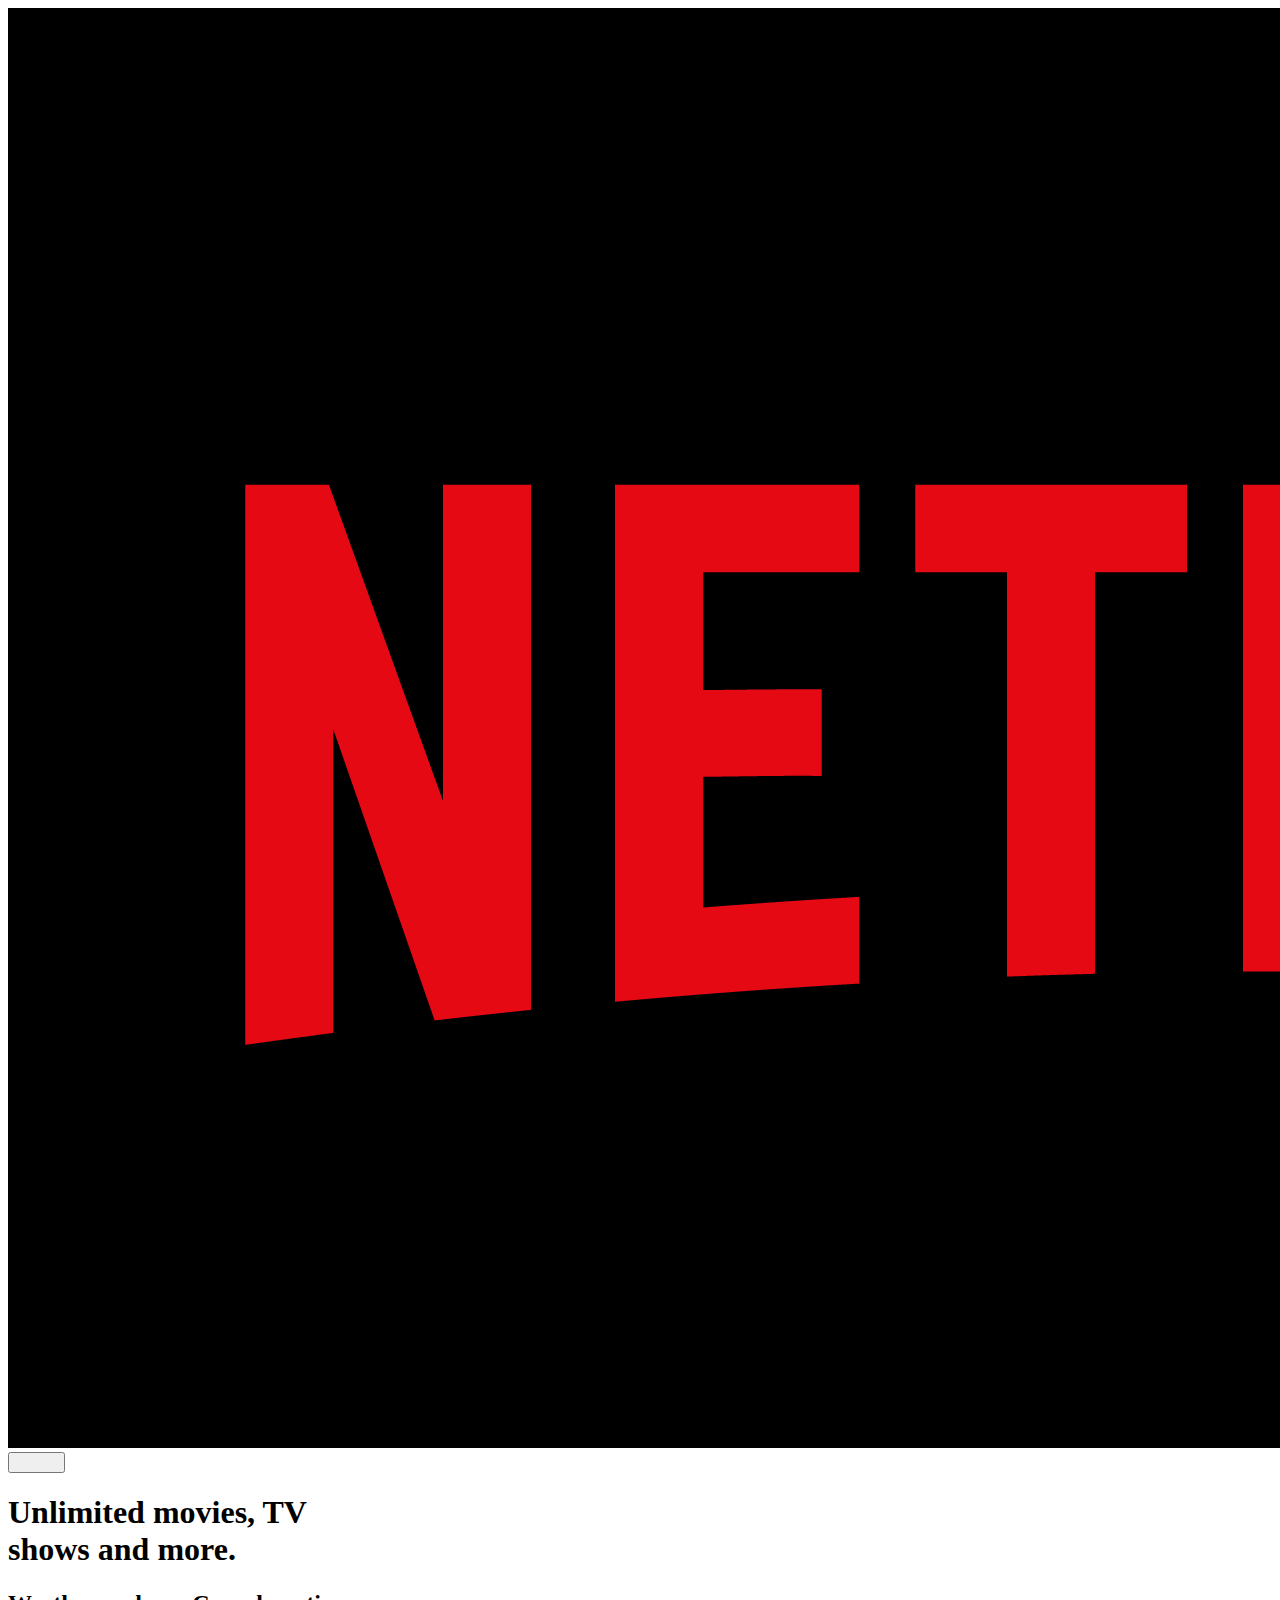
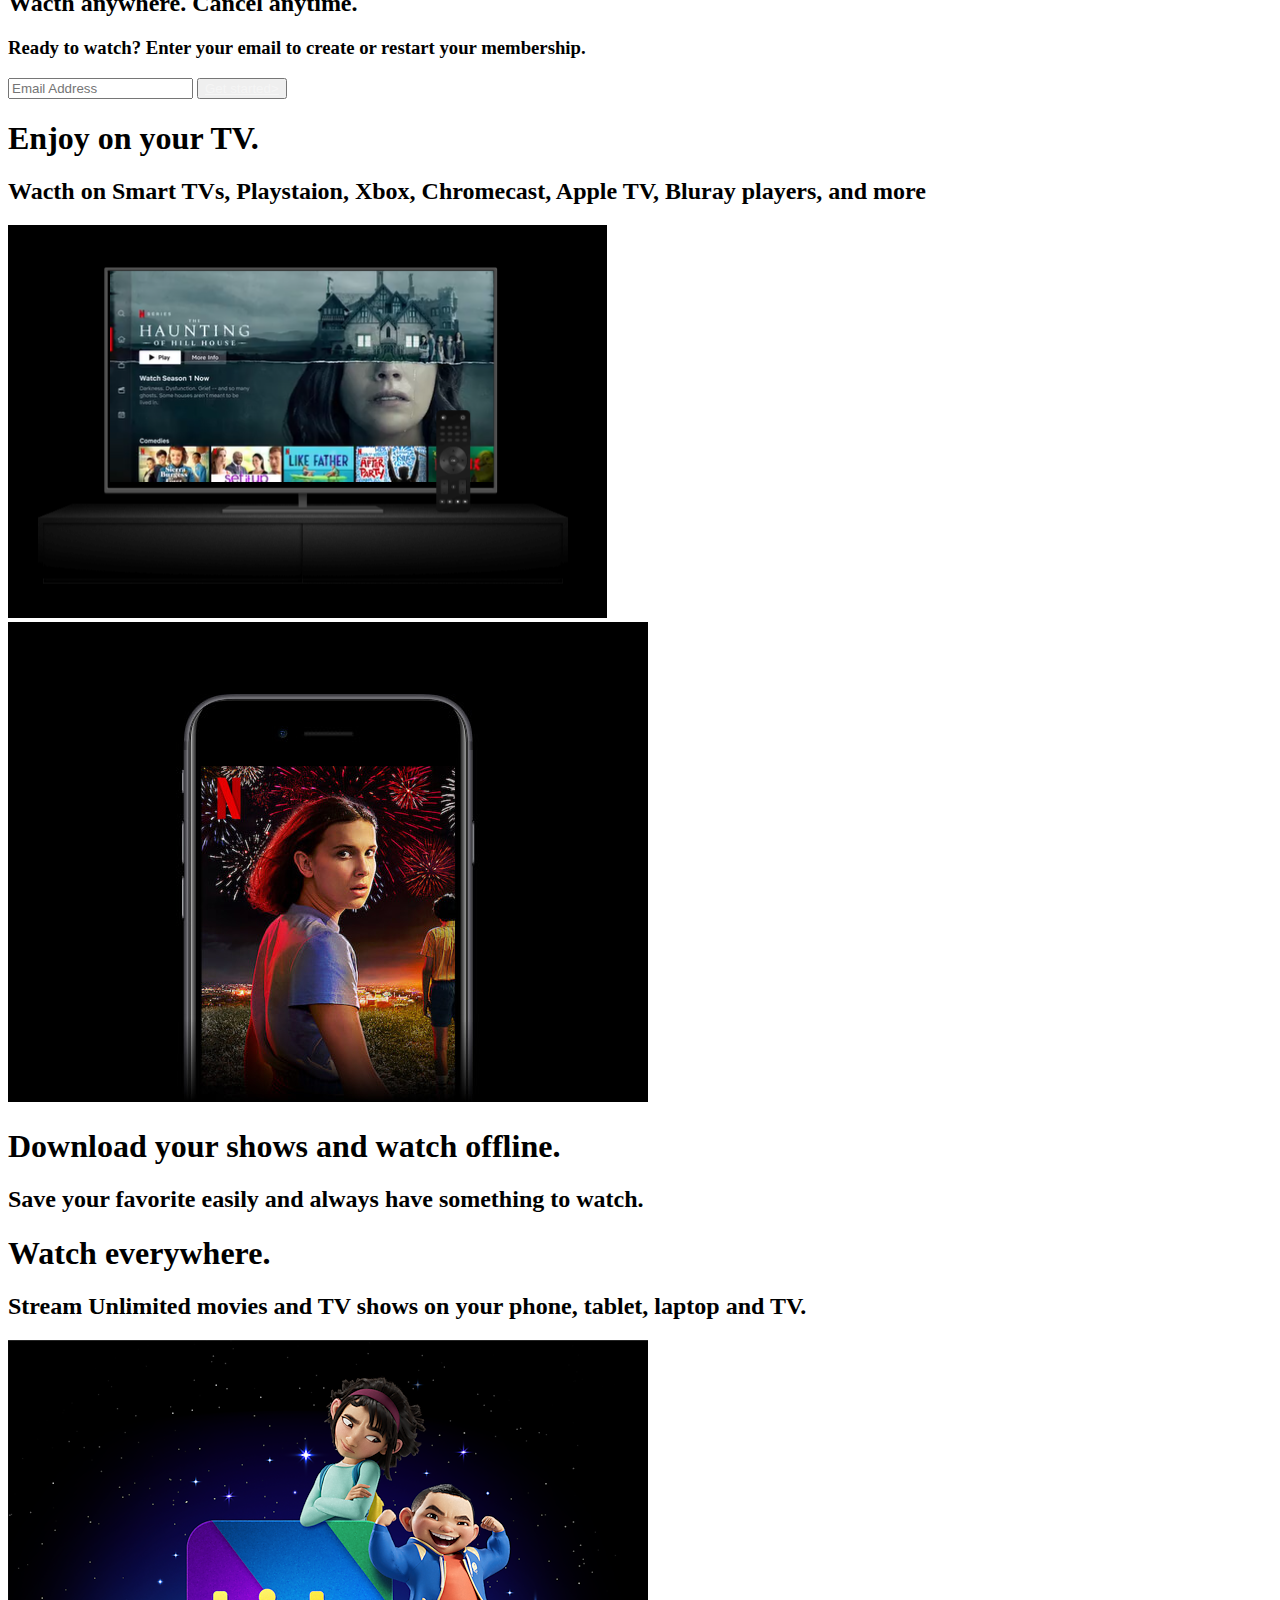
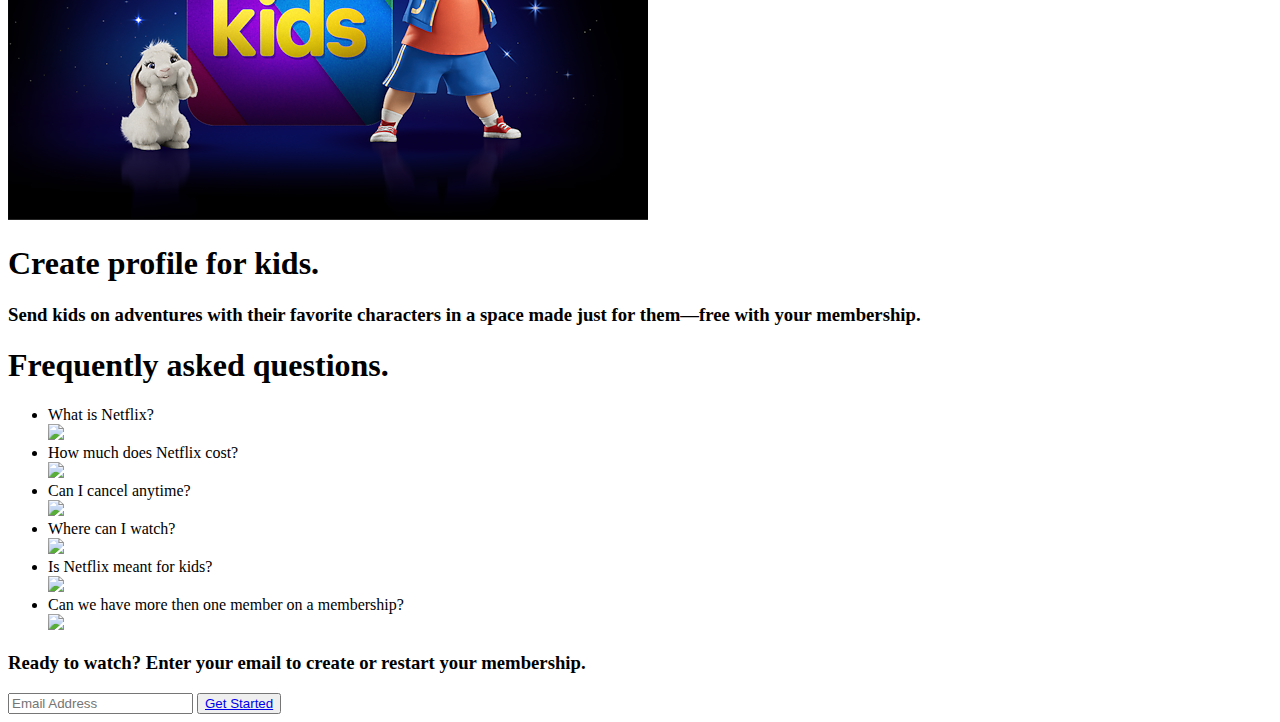
==== index.html @ 8891921e "Finalising the get started html page" ====
<!DOCTYPE html>

<html lang = "en"> 
    <head>
        <meta charset="utf-8">
        <meta http-equiv="X-UA-Compatible" content="IE=edge">
        <title>Netflix Clone</title>
        <meta name="description" content="">
        <meta name="viewport" content="width=device-width, initial-scale=1">
        <link rel="stylesheet" href="">
    </head>
    <body>
       <div class = "image-container">
        <div class = "wrapper">
            <nav class = "navbar">
                <div class = "left">
                    <a href = "index.html"><img src = "images/netflixLogo.webp" alt="Netflix Logo"></a>
                </div>
                <div class = "right">
                    <button>
                        <a href = "signIn.html" style="color: rgb(241, 240, 240);"> Sign in </a>
                    </button>
                </div>
            </nav>

            <div class = "our-story-card">
                <div class = "content">
                    <h1>Unlimited movies, TV <br/> shows and more.</h1>
                    <h2>Wacth anywhere. Cancel anytime.</h2>
                    <form action= "#"> <h3>Ready to watch? Enter your email to create or restart your membership.</h3>
                        <div class= "email-form=lockup"> 
                            <input type = "email"
                                    name = "email"
                                    placeholder = "Email Address" required/>
                                    <button class = "email-button"> <a href = "createAccount.html" style="color:whitesmoke"> Get started></a></button>
                        </div>
                    </form>
                </div>
            </div>
        </div>
       </div>


       <div class = "our-story-card-subtitle">
        <div class = "story-card-wrapper"> 
            <h1>Enjoy on your TV.</h1>
            <h2>Wacth on Smart TVs, Playstaion, Xbox, Chromecast, Apple TV, Bluray players, and more</h2>
            <div class = " story-card-image-wrapper">
                <img class = "story-card-image-one" src ="images/card_one.png" alt = "TV image"/>
            </div>
        </div>
        <div class = "story-animation-card">
            <img class = "story-card-image-two" src ="images/card_two.jpg" alt = "Smartphone image"/>
        </div> 
        <div class = "story-card-wrapper"> 
            <h1>Download your shows and watch offline.</h1>
            <h2>Save your favorite easily and always have something to watch.</h2>
            </div>
        </div>

        <div class = "our-story-card-animation-card">
            <div class = "story-card-wrapper"> 
                <h1>Watch everywhere.</h1>
                <h2>Stream Unlimited movies and TV shows on your phone, tablet, laptop and TV.</h2>

                <div class = "story-card-image-kids">
                    <img class = "story-card-image-kids" src ="images/kids.png" alt = "Kids image"/>
                </div>
                <div class ="story-card-wrapper"> 
                    <h1>Create profile for kids.</h1>
                    <h3>Send kids on adventures with their favorite characters in a space made just for them—free with your membership.</h3>
                </div>
            </div>

            <div class="our-story-card-six">
                <div class="content">
                  <h1>Frequently asked questions.</h1>
                  <ul class="faq-list">
                    <li class="faq-list-item">What is Netflix?</li>
                    <img class="thin-plus" src="images/thin-plus.png" />
                    <li class="faq-list-item">How much does Netflix cost?</li>
                    <img class="thin-plus" src="images/thin-plus.png" />
                    <li class="faq-list-item">Can I cancel anytime?</li>
                    <img class="thin-plus" src="images/thin-plus.png" />
                    <li class="faq-list-item">Where can I watch?</li>
                    <img class="thin-plus" src="images/thin-plus.png" />
                    <li class="faq-list-item">Is Netflix meant for kids?</li>
                    <img class="thin-plus" src="images/thin-plus.png" />
                    <li class="faq-list-item">
                      Can we have more then one member on a membership?
                    </li>
                    <img class="thin-plus" src="images/thin-plus.png" />
                  </ul>
                      <!-- This container is used for creating an account -->
                  <form action="#">
                    <h3>
                      Ready to watch? Enter your email to create or restart your
                      membership.
                    </h3>
                    <div class="faq-email">
                      <input type="email" name="faq-email" placeholder="Email Address" />
                      <button class="faq-btn">
                        <a href="create.html">Get Started</a>
                      </button>
                    </div>
                  </form>
                </div>
              </div>
        
        
       </div>
    </body>
</html>
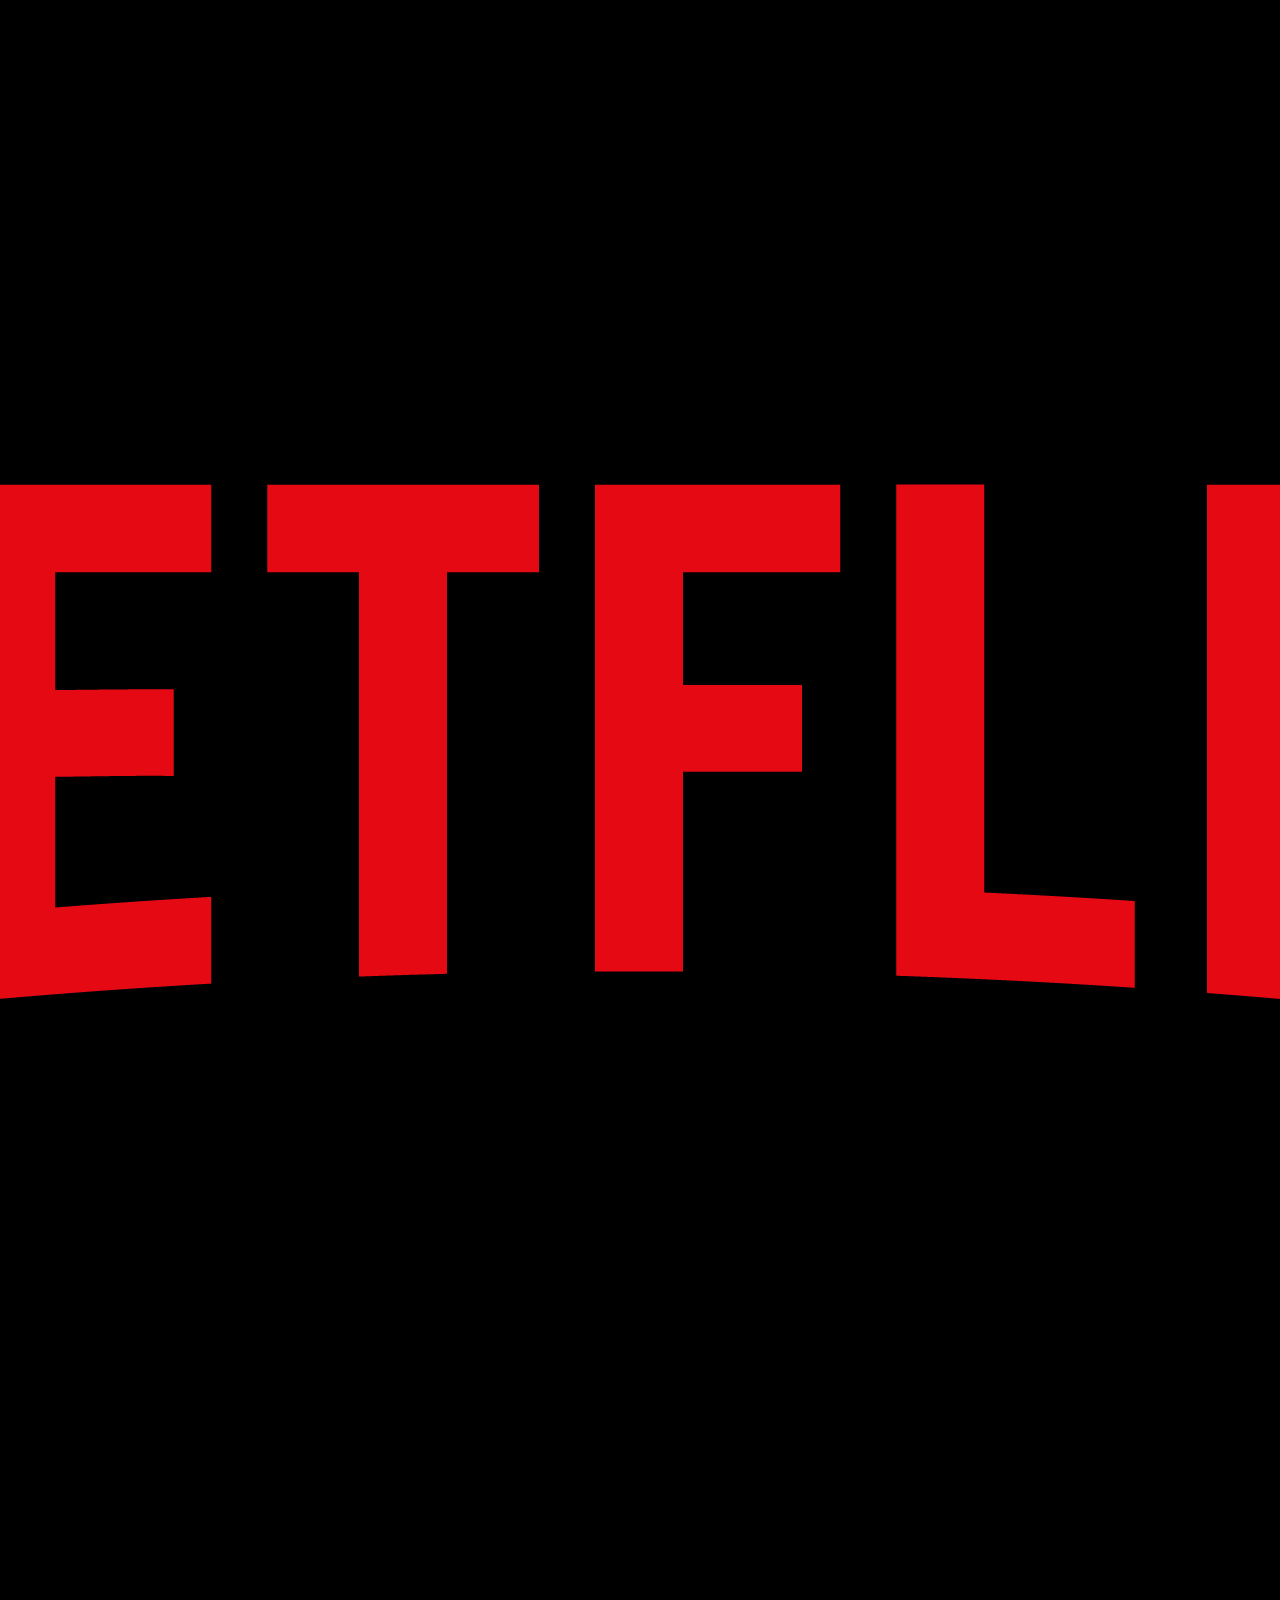
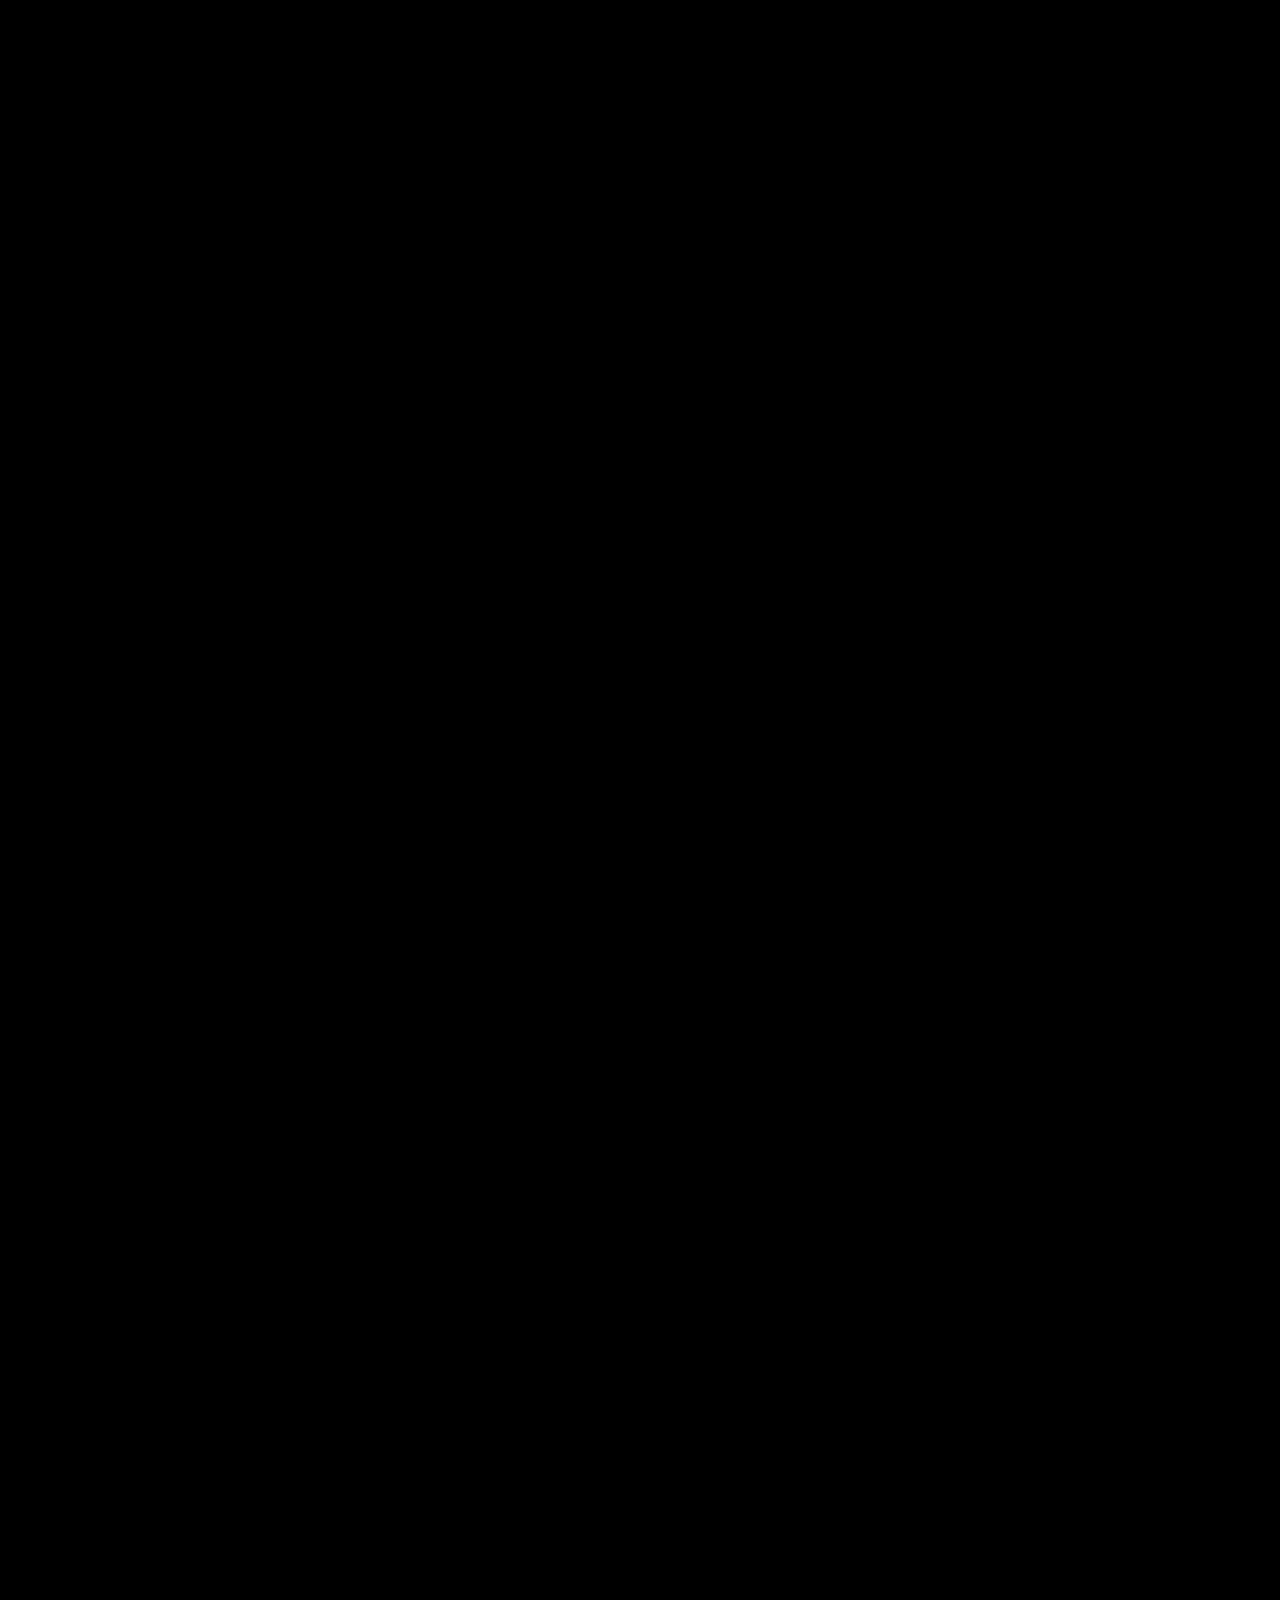
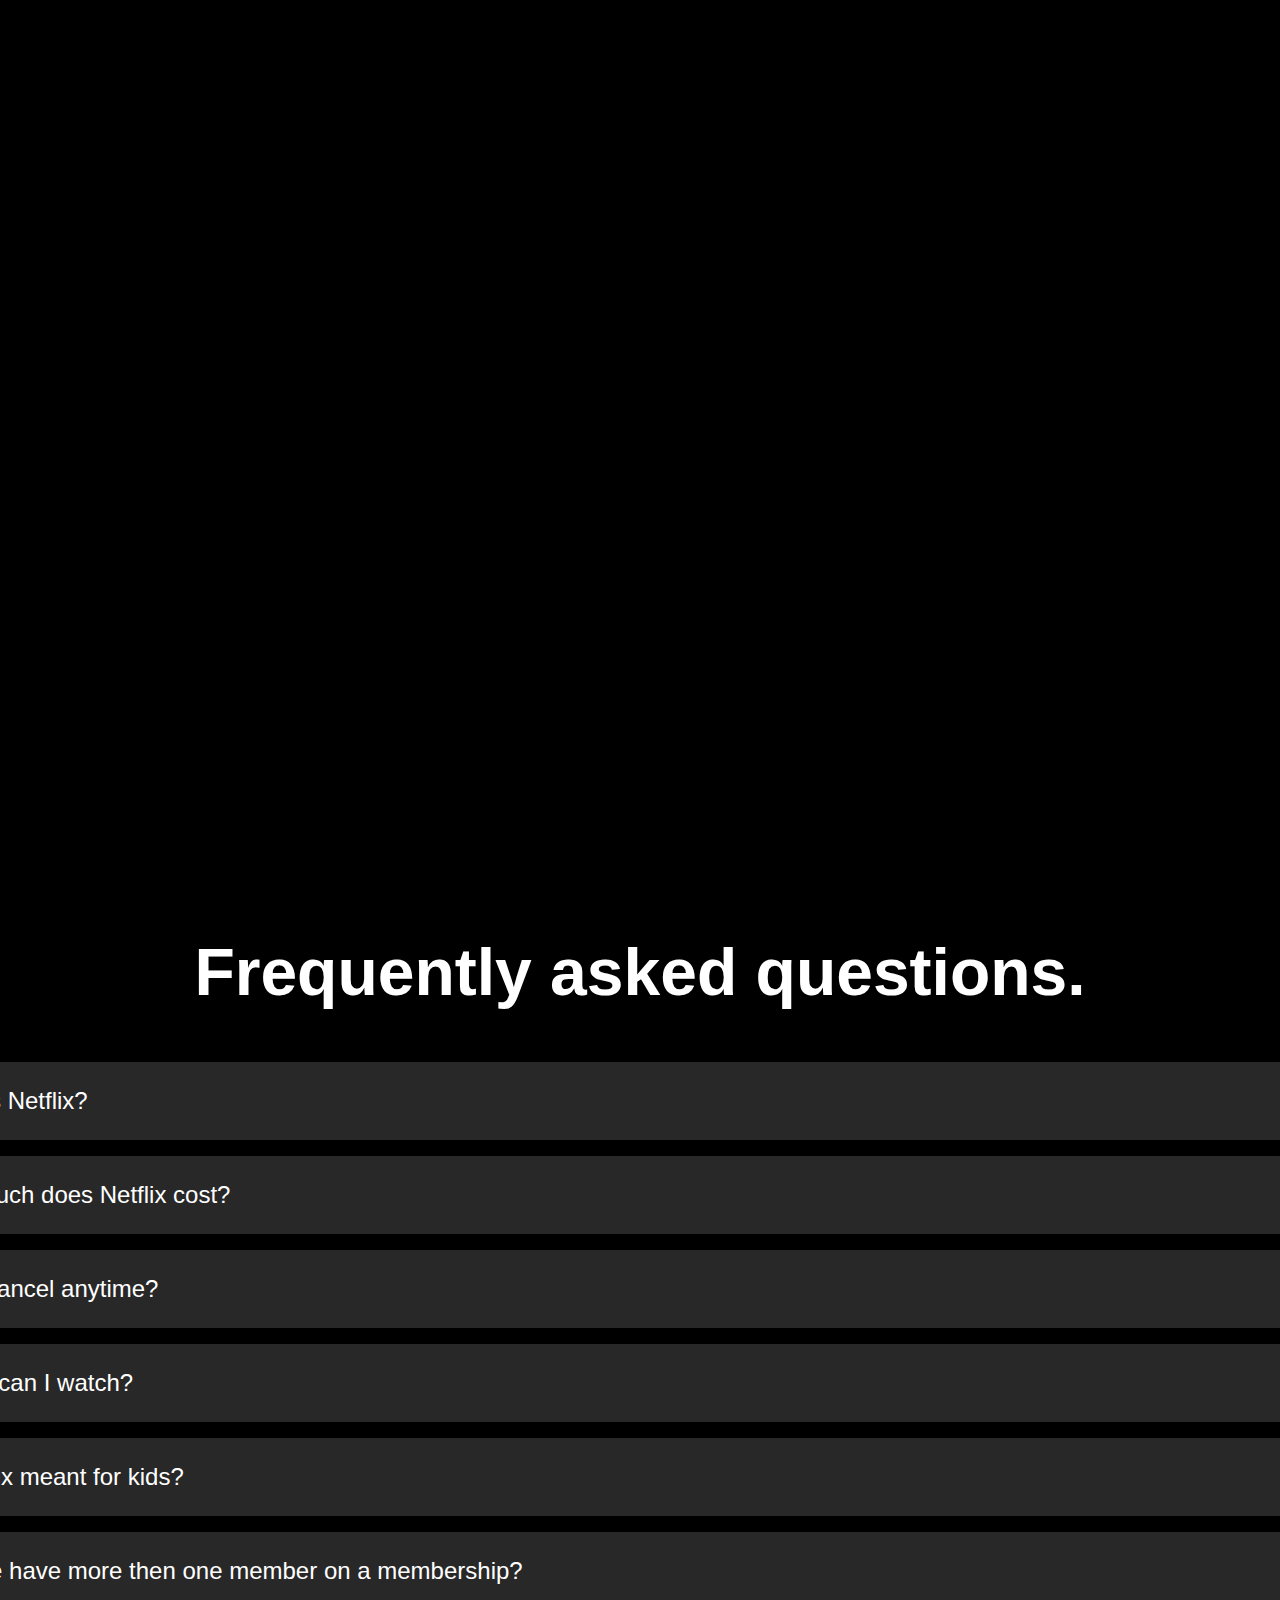
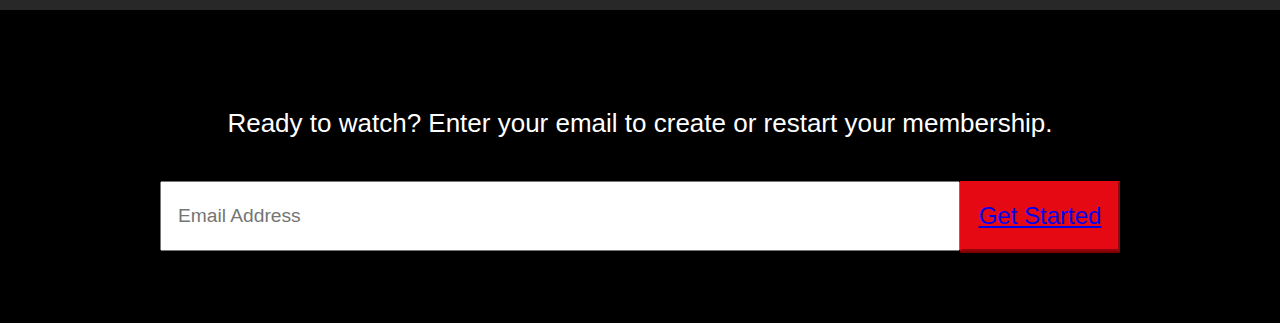
==== commit fc535f2e: "linking css to html" ====
--- a/index.html
+++ b/index.html
@@ -7,7 +7,7 @@
         <title>Netflix Clone</title>
         <meta name="description" content="">
         <meta name="viewport" content="width=device-width, initial-scale=1">
-        <link rel="stylesheet" href="">
+        <link rel="stylesheet" href="css/stylesheet.css">
     </head>
     <body>
        <div class = "image-container">
--- a/css/stylesheet.css
+++ b/css/stylesheet.css
@@ -0,0 +1,288 @@
+:root{
+    --red: #e50914;
+    --white: #fff;
+    --headings: #e5e5e5;
+    --background-black: #141414;
+    --black: #000;
+    --grey: #80808050; 
+    
+    --box-shadow-btn: 0 1px 0 rgb(0 0 0 / 45%);
+    --box-shadow-red: 0 2px 0 rgba(255, 0, 0, 0.5);
+    --btn-shadow: 0 8px 16px 0 rgba(0,0,0,0.2), 0 6px 20px 0 rgba(0,0,0,0.19);
+}
+
+*{
+    box-sizing: border-box;
+}
+
+body{
+    display: grid;
+    background-color: var(--black);
+    justify-content: center;
+}
+
+.container .navbar{
+    display: flex;
+}
+
+.container .navbar .left {
+    height: 100%;
+    display: flex;
+    float: left;
+}
+
+.container .navbar .left img{
+    width: 180px;
+    margin: 20px;
+}
+
+.container .navbar .right{
+    display: flex;
+    margin: 50px;
+    float: right;
+    position: absolute;
+    right: 30px;
+}
+
+.navbar .right button{
+    background-color: var(--red);
+    font-size: 1rem;
+    padding: 10px 20px;
+    color: #fff;
+    border-radius: 4px;
+    border-color: var(--red);
+    box-shadow: var(--box-shadow-btn);
+    font-weight: 400;
+} 
+
+button{
+    -webkit-tap-highlight-color: ;
+}
+
+h1{
+    font-size: 4.125rem;
+    display: block;
+    font-weight: bold;
+}
+
+h3{
+    font-size: 1.625rem;
+    font-weight: 300;
+    align-content: center;
+    padding-bottom: 1rem;
+}
+
+h4{
+    font-size: 1.525rem;
+    font-weight: 300;
+    align-content: center;
+}
+
+.email{
+    display: flex;
+    align-items: center;
+}
+
+.email input{
+    padding: 1rem;
+    width: 50rem;
+    height: 70px;
+    font-size: larger;
+}
+
+.email-btn{
+    font-display: var(--white);
+    background-color: var(--red);
+    font-size: 1.5rem;
+    width: 15rem;
+    min-height: 70px;
+    font-weight: 400;
+    text-align: center;
+    border-radius: 1px;
+    border-color: var(--red);
+    box-shadow: var(--box-shadow-red);
+    cursor: pointer;
+    overflow: visible;
+}
+
+.card-one-image-container{
+    background-image: url("/images/background.png");
+}
+
+.our-story-card-one{
+    display: flex;
+    justify-content: center;
+    padding-top: 4rem;
+    color: var(--white);
+    width: 100%;
+    font-family: sans-serif;
+    height: 700px;
+    text-align: center;
+}
+
+.our-story-card-two{
+    display: flex;
+    padding: 3rem;
+    font-family: sans-serif;
+    margin: 0%;
+    color: var(--white);
+    background-color: var(--black);
+    width: 100%;
+    height: 697px;
+    padding-top: 8rem;
+}
+
+.our-story-card-three{
+    display: flex;
+    padding: 3rem;
+    font-family: sans-serif;
+    margin: 0%;
+    color: var(--white);
+    background-color: var(--black);
+    width: 100%;
+    height: 697px;
+}
+
+.our-story-card-four{
+    display: flex;
+    padding: 3rem;
+    font-family: sans-serif;
+    margin: 0%;
+    color: #fff;
+    background-color: var(--black);
+    width: 100%;
+    height: 300px;
+    align-items: center;
+}
+
+.our-story-card-five{
+    display: flex;
+    padding: 3rem;
+    font-family: sans-serif;
+    margin: 0%;
+    color: #fff;
+    background-color: var(--black);
+    width: 100%;
+    height: 697px;
+}
+
+/* .our-story-card-six{
+    display: flex;
+    padding: 3rem;
+    font-family: sans-serif;
+    margin: 0%;
+    color: #fff;
+    background-color: var(--black);
+    width: 100%;
+    height: 697px;
+} */
+
+.our-story-card-six{
+    display: block;
+    padding-bottom: 4rem;
+    font-family: sans-serif;
+    margin: 0%;
+    color: var(--white);
+    background-color: var(--black);
+    width: 100%;
+    text-align: center;
+}
+
+.faq-list{
+    display: flex;
+    justify-content: center;
+    align-items: center;
+    flex-wrap: wrap;
+    text-align: left;
+    padding-bottom: 4rem;
+}
+
+.faq-list-item{
+    /* display: flex;
+    justify-content: center;
+    align-items: center; */
+    background-color: var(--grey);
+    border: none;
+    color: var(--white);
+    padding: 25px 48px;
+    text-decoration: none;
+    font-size: 24px;
+    margin-left: 8px;
+    margin-bottom: 8px;
+    margin-top: 8px;
+    font-weight: 300;
+    width: 60%;
+    box-shadow: var(--btn-shadow);
+    list-style: none;
+}
+
+.thin-plus{
+    display: inline-block;
+    position: relative;
+    background-color: var(--grey);
+    padding: 27px;
+    margin-bottom: 8px;
+    margin-top: 8px;
+}
+
+.faq-email{
+    display: flex;
+    align-items: center;
+    justify-content: center;
+}
+
+.faq-email input{
+    display: flex;
+    padding: 1rem;
+    width: 50rem;
+    height: 70px;
+    font-size: larger;
+
+}
+
+.faq-btn{
+    text-decoration: none;
+    color: var(--white);
+    background-color: var(--red);
+    font-size: 1.5rem;
+    width: 10rem;
+    min-height: 70px;
+    font-weight: 400;
+    text-align: center;
+    border-radius: 1px;
+    border-color: var(--red);
+    box-shadow: var(--box-shadow-red);
+    cursor: pointer;
+    overflow: visible;
+}
+
+.call-information{
+    font-size: large;
+    padding: 4px;
+    margin-left: 8px;
+}
+
+.information-bar{
+    padding-top: 8rem;
+    font-size: small;
+    font-family: sans-serif;
+    color: grey;
+    background-color: var(--black);
+
+}
+
+.information-list{
+    display: grid;
+    grid-template-columns: repeat(4, 1fr);
+    list-style: none;
+}
+
+.information-item{
+    padding: 10px;
+    margin-left: 4rem;
+    margin-right: 4rem;
+}
+
+.footer-country{
+    padding: 10px;
+}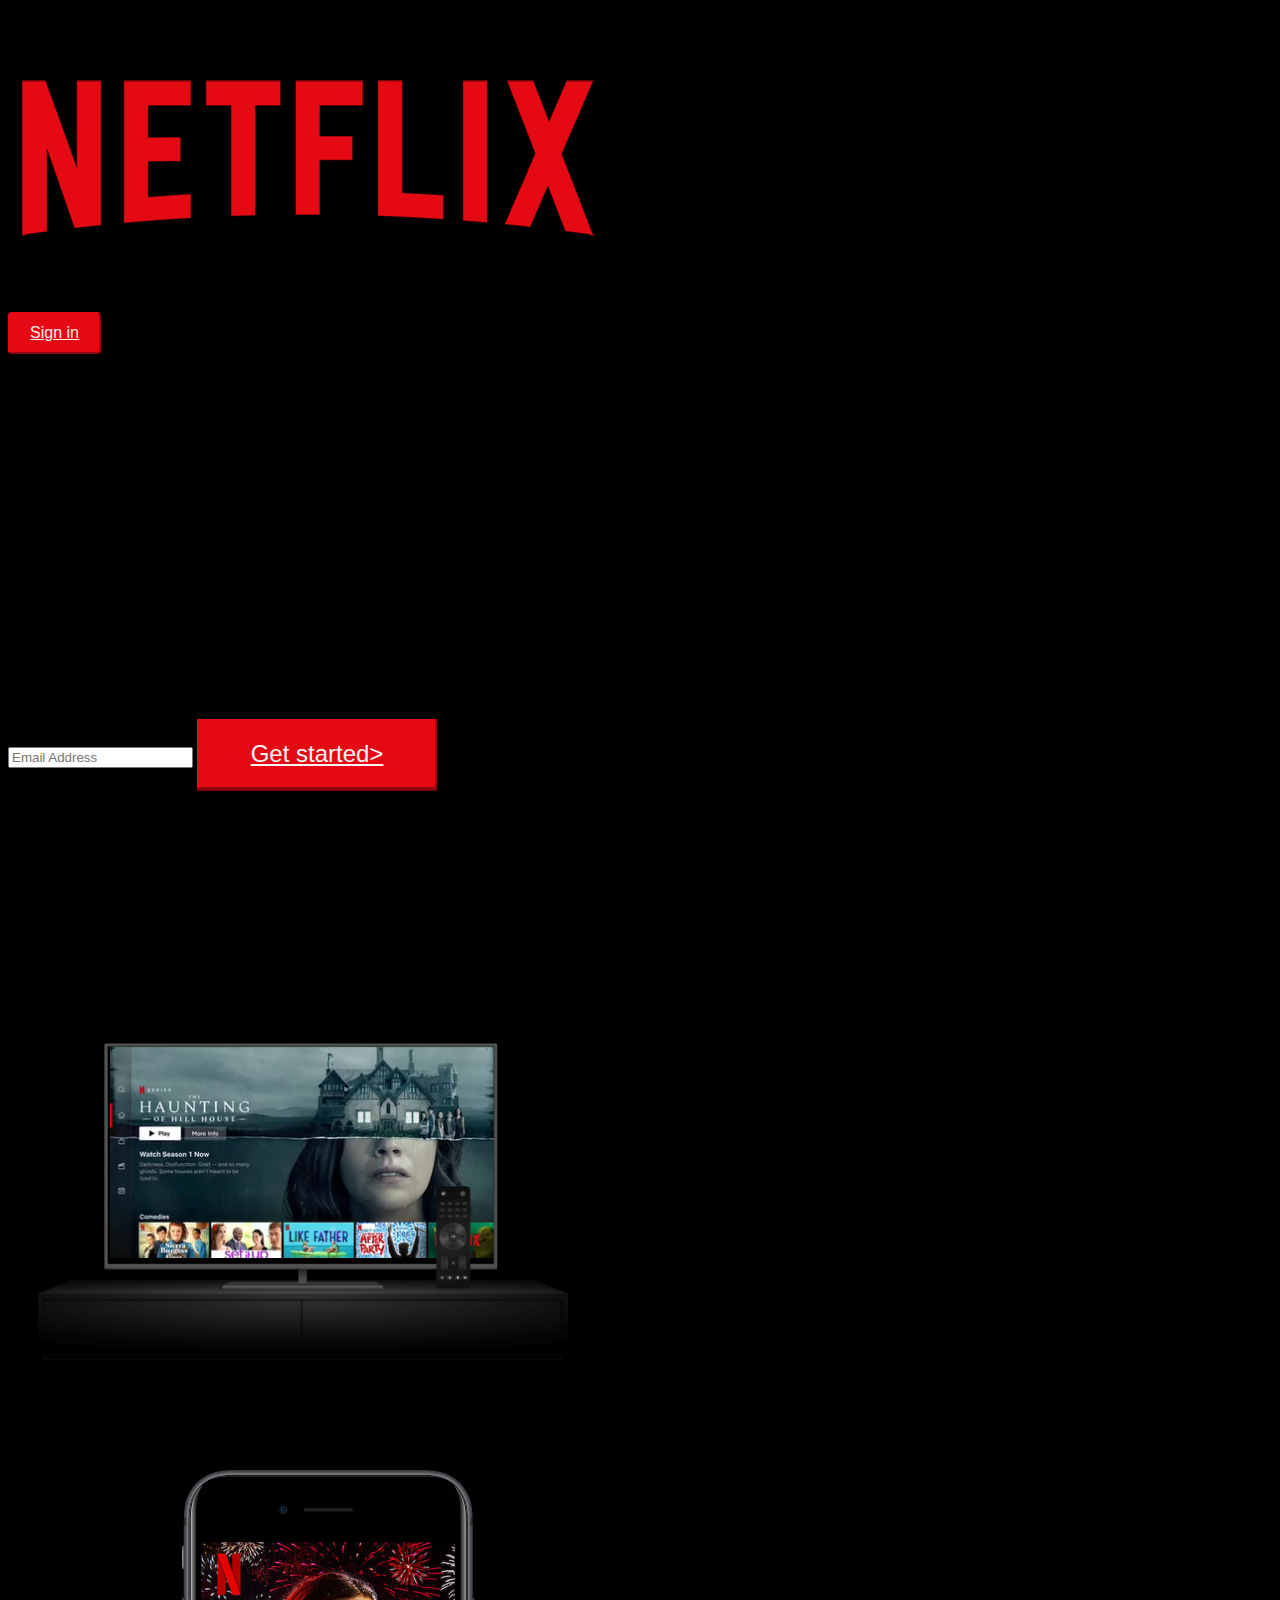
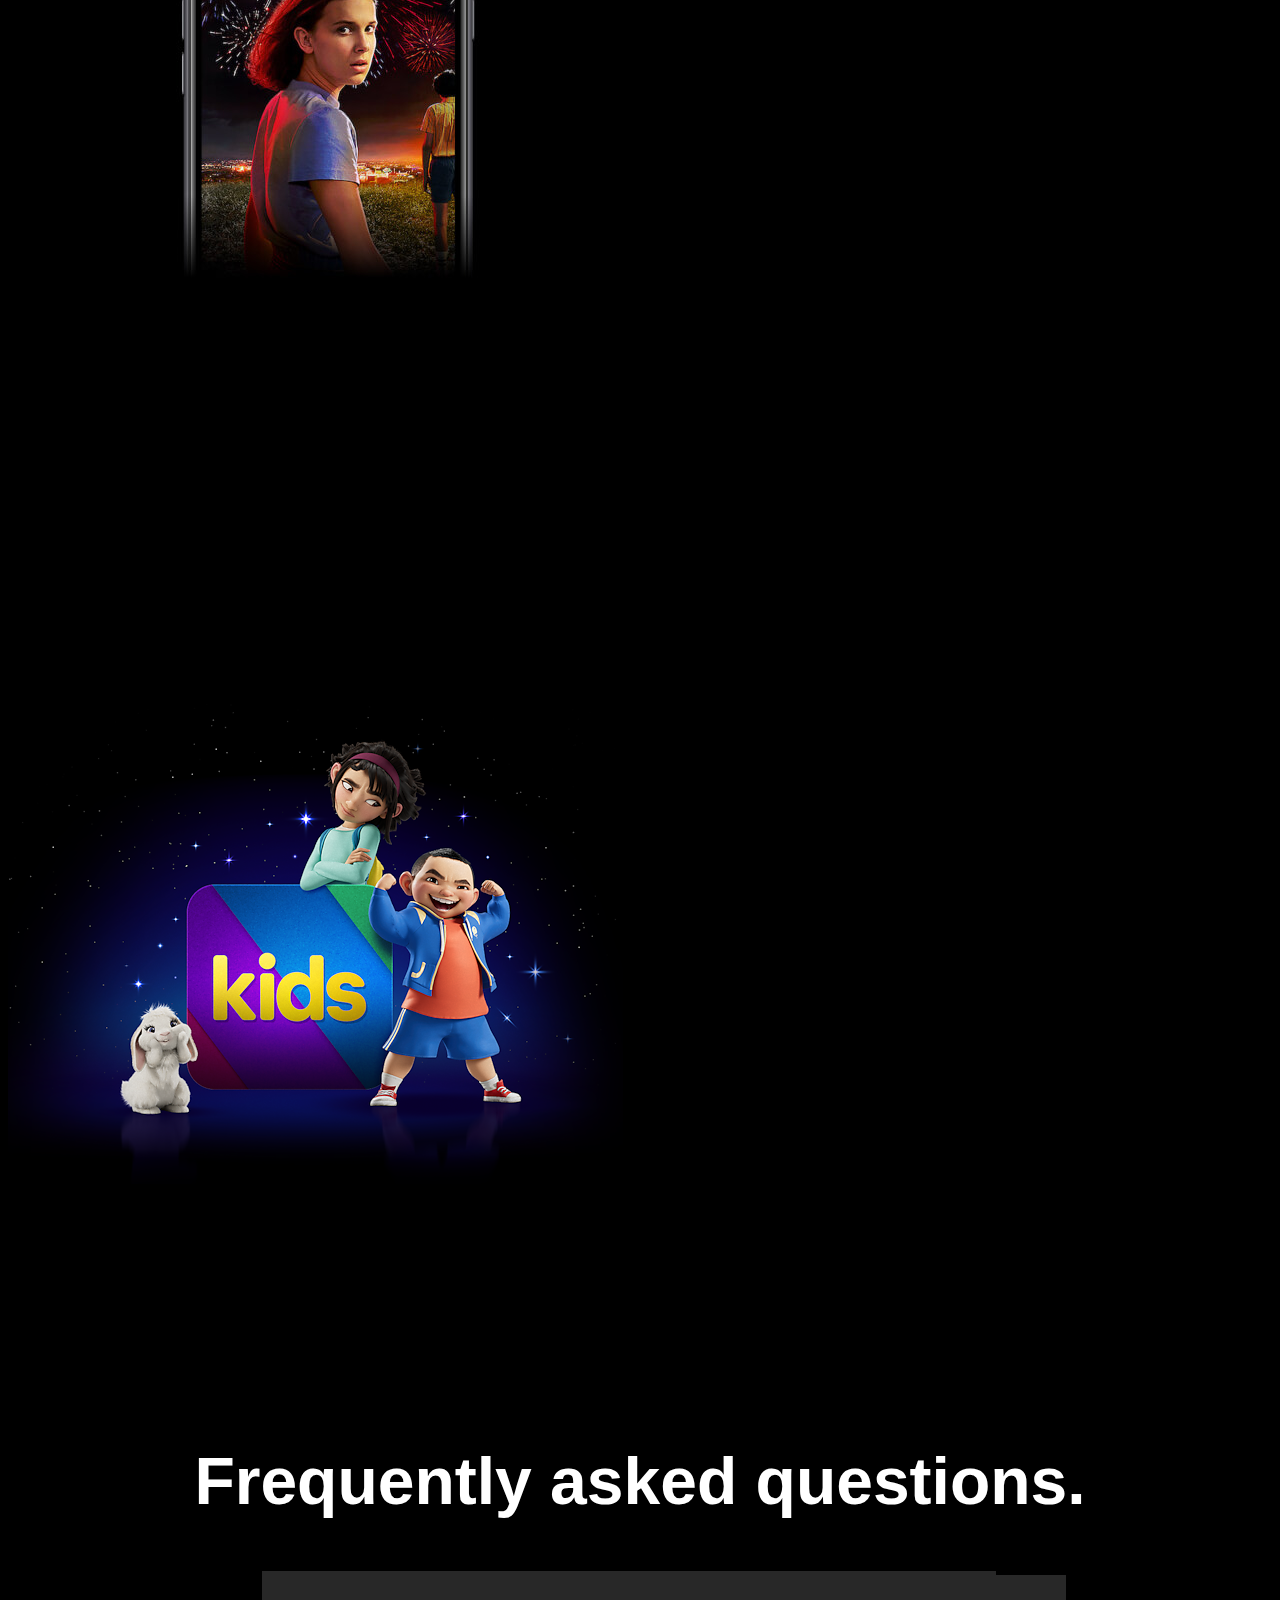
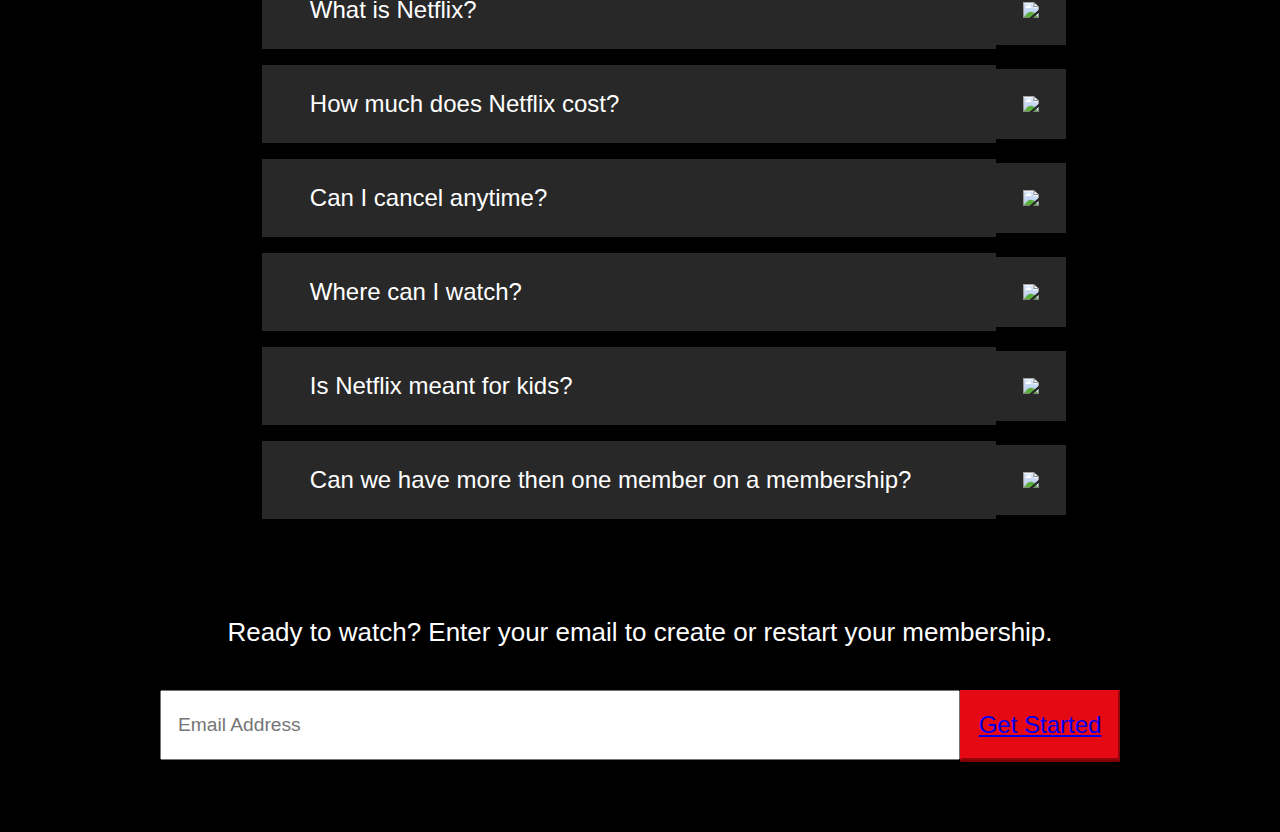
==== commit 67e9c884: "Final commit" ====
--- a/index.html
+++ b/index.html
@@ -14,7 +14,7 @@
         <div class = "wrapper">
             <nav class = "navbar">
                 <div class = "left">
-                    <a href = "index.html"><img src = "images/netflixLogo.webp" alt="Netflix Logo"></a>
+                    <a href = "index.html"><img src = "images/netflixLogo.png" alt="Netflix Logo"></a>
                 </div>
                 <div class = "right">
                     <button>
@@ -28,7 +28,7 @@
                     <h1>Unlimited movies, TV <br/> shows and more.</h1>
                     <h2>Wacth anywhere. Cancel anytime.</h2>
                     <form action= "#"> <h3>Ready to watch? Enter your email to create or restart your membership.</h3>
-                        <div class= "email-form=lockup"> 
+                        <div class= "email-form-lockup"> 
                             <input type = "email"
                                     name = "email"
                                     placeholder = "Email Address" required/>
--- a/css/stylesheet.css
+++ b/css/stylesheet.css
@@ -90,7 +90,7 @@
     font-size: larger;
 }
 
-.email-btn{
+.email-button{
     font-display: var(--white);
     background-color: var(--red);
     font-size: 1.5rem;
@@ -105,7 +105,7 @@
     overflow: visible;
 }
 
-.card-one-image-container{
+.card-one-image-wrpper{
     background-image: url("/images/background.png");
 }
 
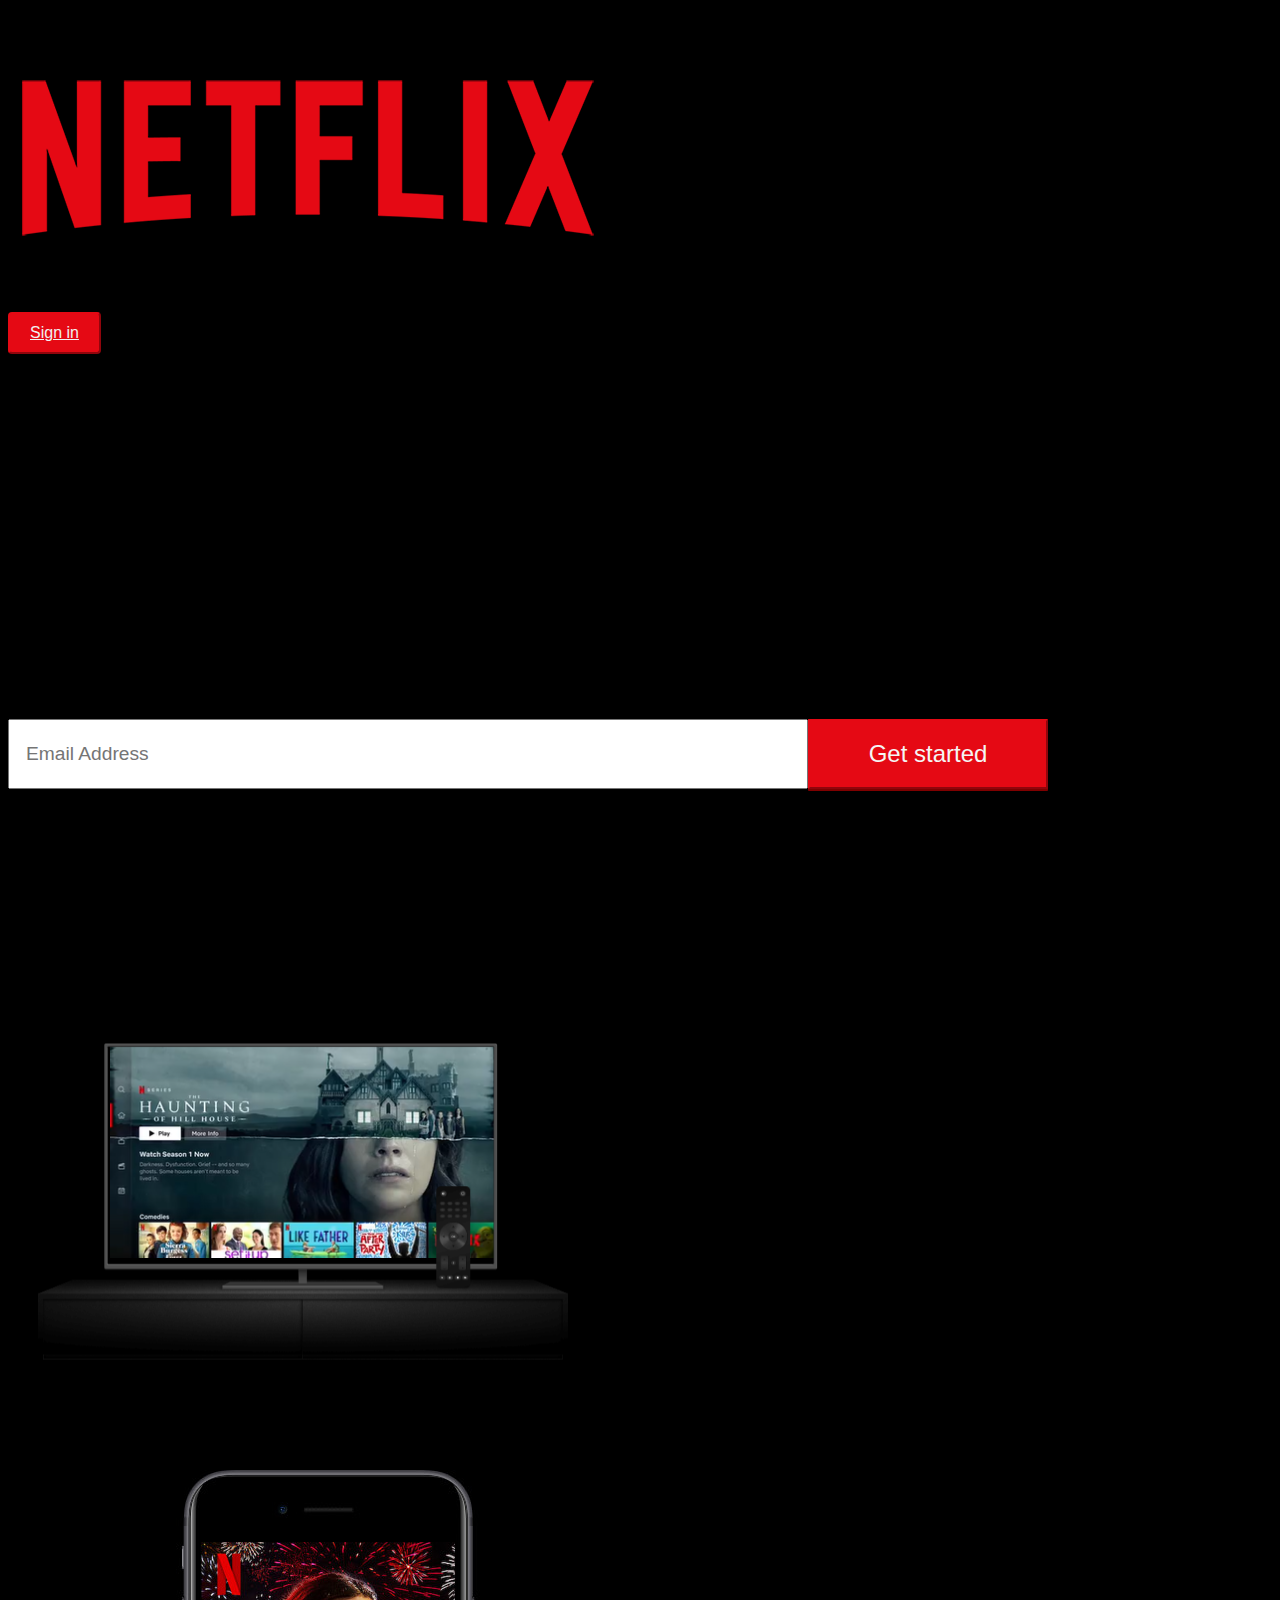
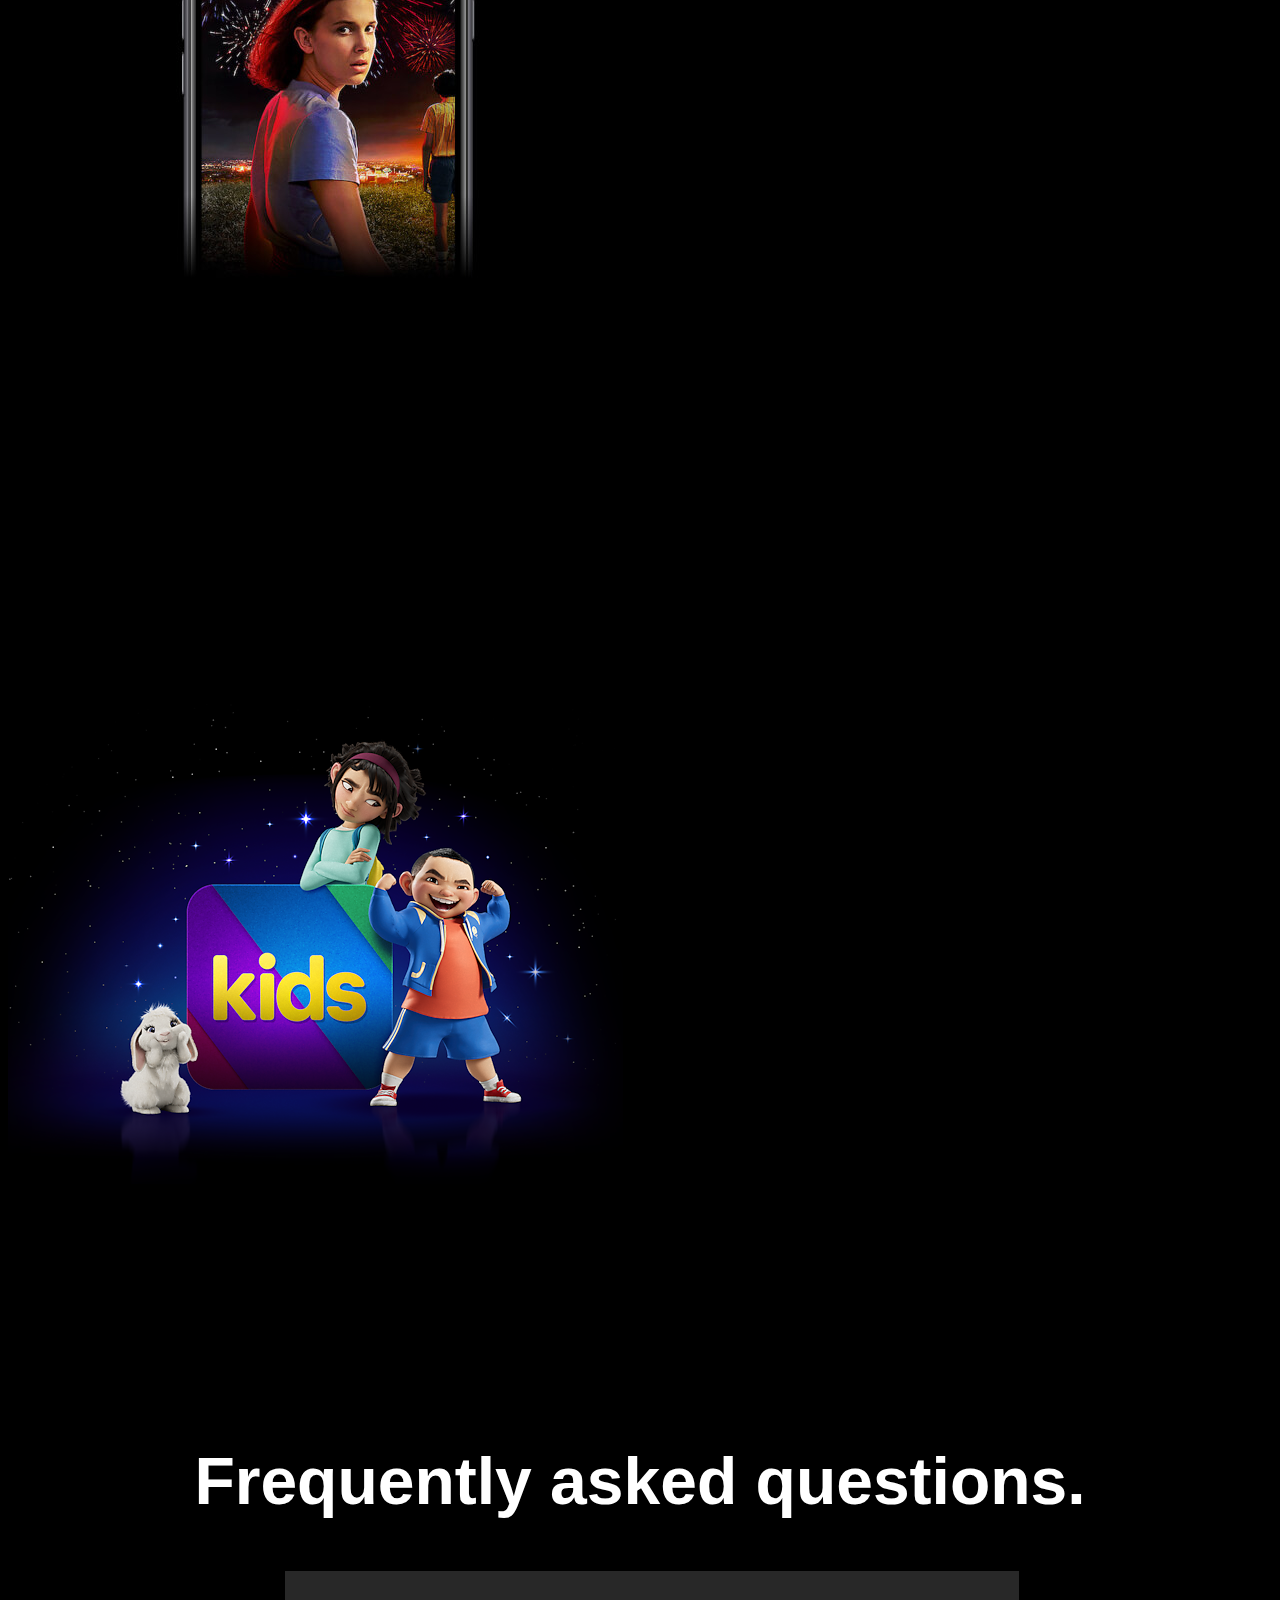
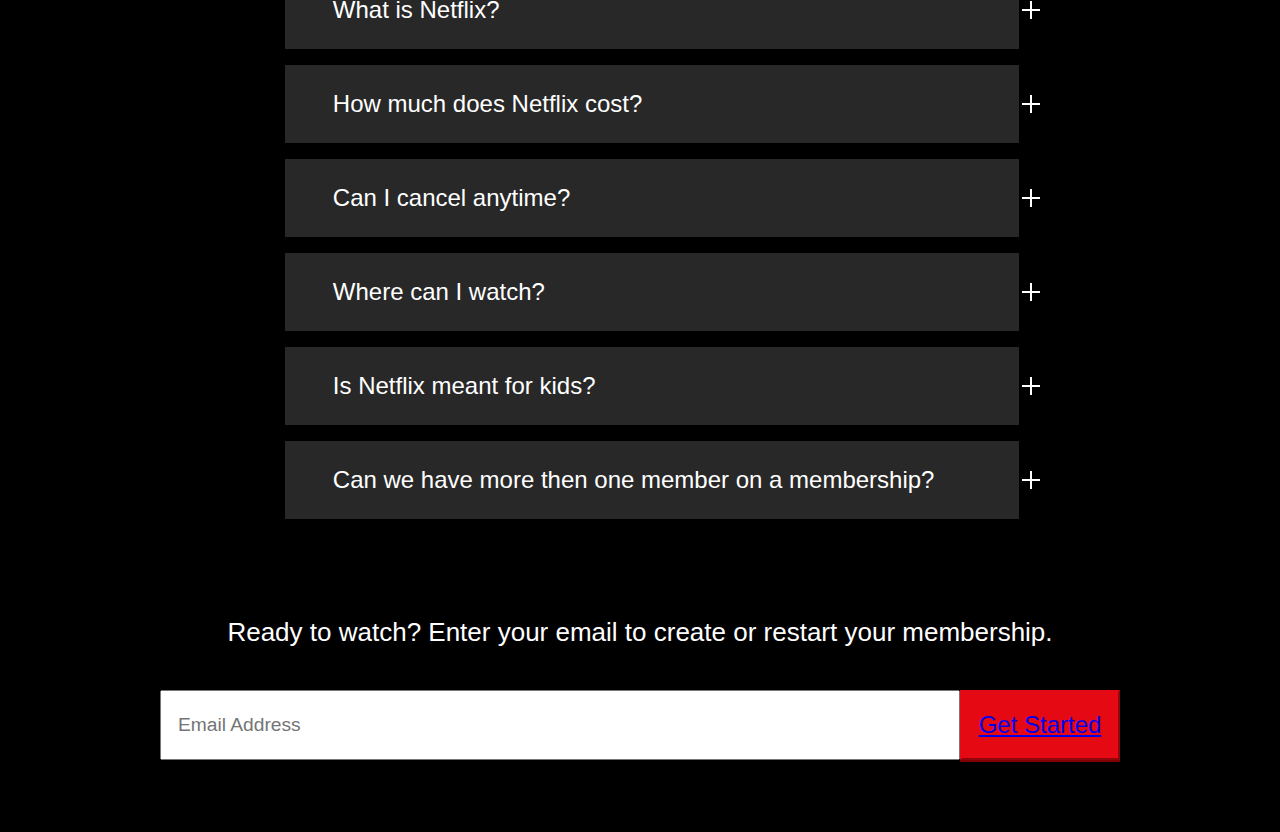
==== commit 62406bbc: "Fixing here and there" ====
--- a/index.html
+++ b/index.html
@@ -10,7 +10,7 @@
         <link rel="stylesheet" href="css/stylesheet.css">
     </head>
     <body>
-       <div class = "image-container">
+       <div class = "first-card-image-wrapper">
         <div class = "wrapper">
             <nav class = "navbar">
                 <div class = "left">
@@ -23,16 +23,16 @@
                 </div>
             </nav>
 
-            <div class = "our-story-card">
+            <div class = "our-first-story-card">
                 <div class = "content">
                     <h1>Unlimited movies, TV <br/> shows and more.</h1>
                     <h2>Wacth anywhere. Cancel anytime.</h2>
                     <form action= "#"> <h3>Ready to watch? Enter your email to create or restart your membership.</h3>
-                        <div class= "email-form-lockup"> 
+                        <div class= "email"> 
                             <input type = "email"
                                     name = "email"
                                     placeholder = "Email Address" required/>
-                                    <button class = "email-button"> <a href = "createAccount.html" style="color:whitesmoke"> Get started></a></button>
+                                    <button class = "email-button"> <a href = "createAccount.html" style="color:whitesmoke; text-decoration: none"> Get started</a></button>
                         </div>
                     </form>
                 </div>
@@ -41,15 +41,15 @@
        </div>
 
 
-       <div class = "our-story-card-subtitle">
+       <div class = "our-second-story-card">
         <div class = "story-card-wrapper"> 
             <h1>Enjoy on your TV.</h1>
-            <h2>Wacth on Smart TVs, Playstaion, Xbox, Chromecast, Apple TV, Bluray players, and more</h2>
+            <h2>Watch on Smart TVs, Playstaion, Xbox, Chromecast, Apple TV, Bluray players, and more</h2>
             <div class = " story-card-image-wrapper">
                 <img class = "story-card-image-one" src ="images/card_one.png" alt = "TV image"/>
             </div>
         </div>
-        <div class = "story-animation-card">
+        <div class = "our-third-story-card">
             <img class = "story-card-image-two" src ="images/card_two.jpg" alt = "Smartphone image"/>
         </div> 
         <div class = "story-card-wrapper"> 
@@ -58,7 +58,7 @@
             </div>
         </div>
 
-        <div class = "our-story-card-animation-card">
+        <div class = "our-fourth-story-card">
             <div class = "story-card-wrapper"> 
                 <h1>Watch everywhere.</h1>
                 <h2>Stream Unlimited movies and TV shows on your phone, tablet, laptop and TV.</h2>
@@ -68,7 +68,7 @@
                 </div>
                 <div class ="story-card-wrapper"> 
                     <h1>Create profile for kids.</h1>
-                    <h3>Send kids on adventures with their favorite characters in a space made just for them—free with your membership.</h3>
+                    <h3>Send kids on adventures with their favorite characters in a space made just for them - free with your membership.</h3>
                 </div>
             </div>
 
@@ -77,19 +77,19 @@
                   <h1>Frequently asked questions.</h1>
                   <ul class="faq-list">
                     <li class="faq-list-item">What is Netflix?</li>
-                    <img class="thin-plus" src="images/thin-plus.png" />
+                    <img class="small-plus-sign" src="images/smallPlusSign.png" />
                     <li class="faq-list-item">How much does Netflix cost?</li>
-                    <img class="thin-plus" src="images/thin-plus.png" />
+                    <img class="small-plus-sign" src="images/smallPlusSign.png" />
                     <li class="faq-list-item">Can I cancel anytime?</li>
-                    <img class="thin-plus" src="images/thin-plus.png" />
+                    <img class="small-plus-sign" src="images/smallPlusSign.png" />
                     <li class="faq-list-item">Where can I watch?</li>
-                    <img class="thin-plus" src="images/thin-plus.png" />
+                    <img class="small-plus-sign" src="images/smallPlusSign.png" />
                     <li class="faq-list-item">Is Netflix meant for kids?</li>
-                    <img class="thin-plus" src="images/thin-plus.png" />
+                    <img class="small-plus-sign" src="images/smallPlusSign.png" />
                     <li class="faq-list-item">
                       Can we have more then one member on a membership?
                     </li>
-                    <img class="thin-plus" src="images/thin-plus.png" />
+                    <img class="small-plus-sign" src="images/smallPlusSign.png" />
                   </ul>
                       <!-- This container is used for creating an account -->
                   <form action="#">
@@ -100,7 +100,7 @@
                     <div class="faq-email">
                       <input type="email" name="faq-email" placeholder="Email Address" />
                       <button class="faq-btn">
-                        <a href="create.html">Get Started</a>
+                        <a href="create.html" text-decoration: none>Get Started</a>
                       </button>
                     </div>
                   </form>
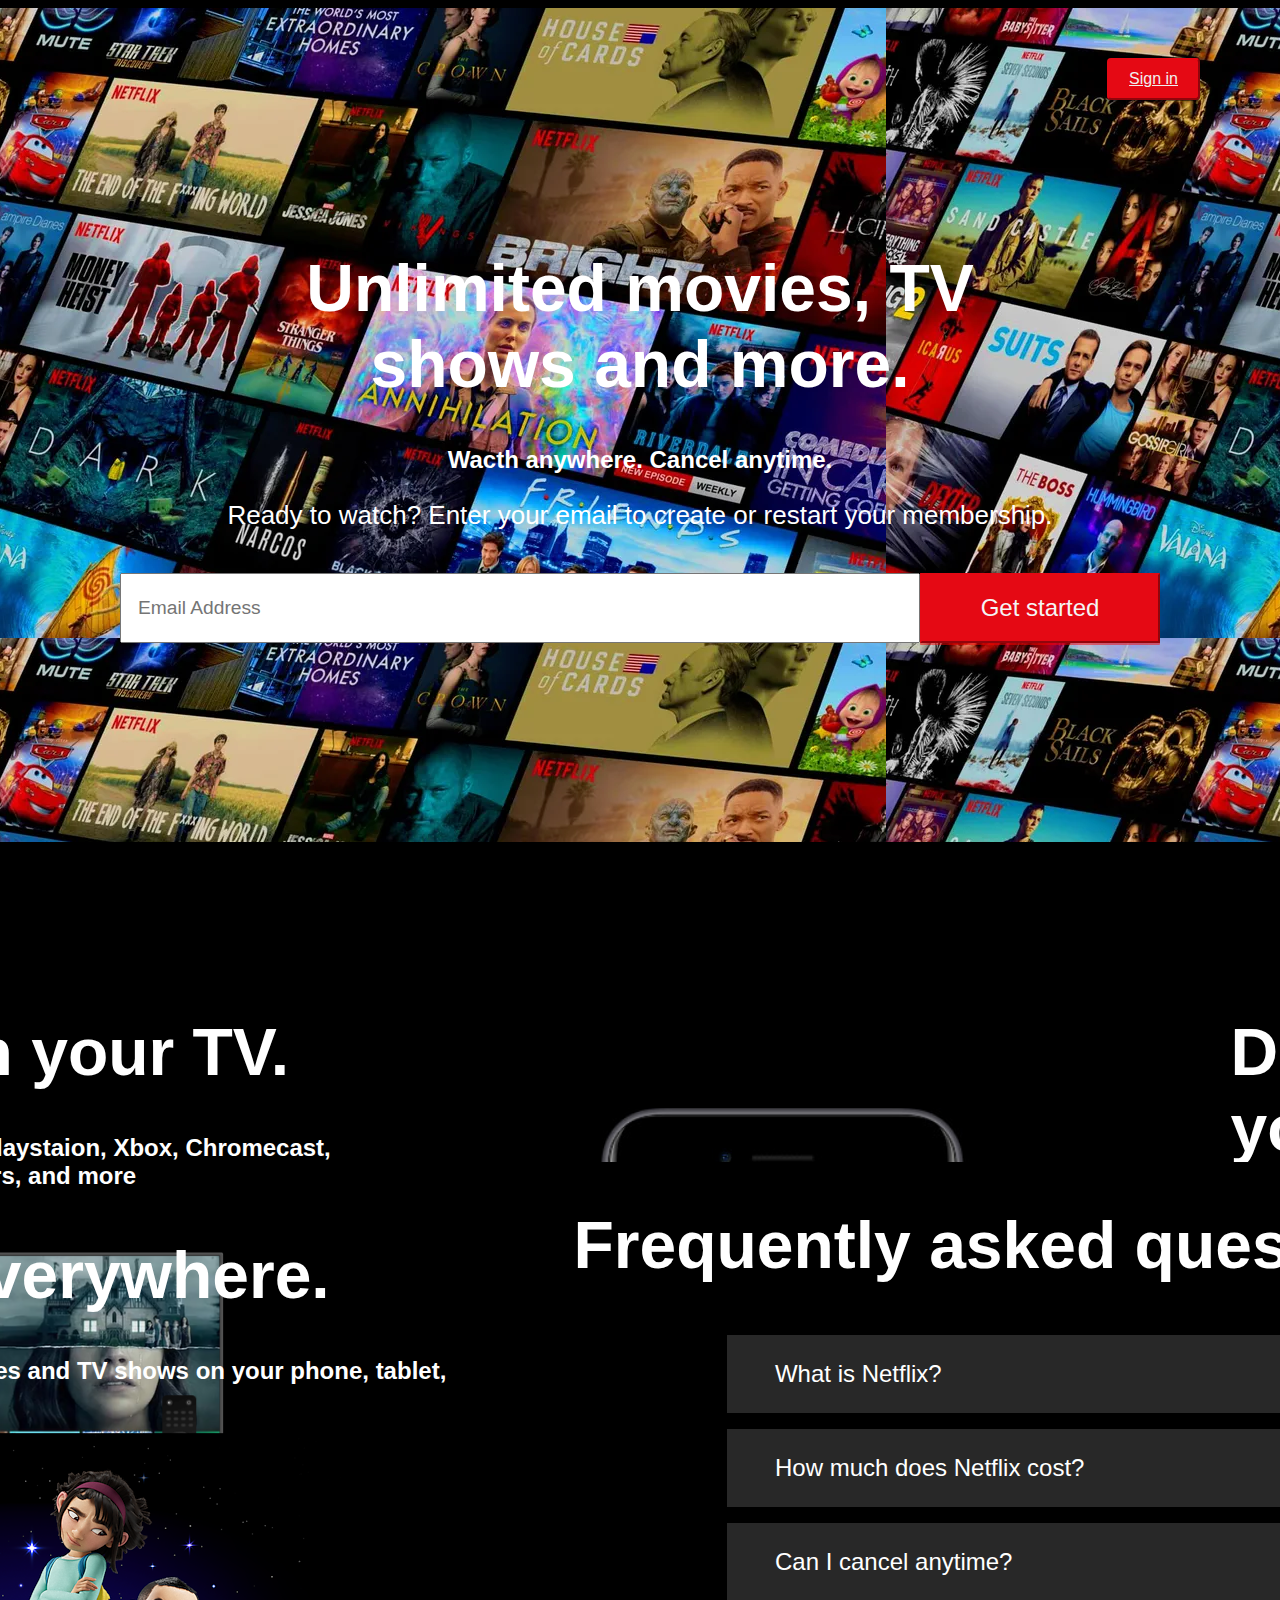
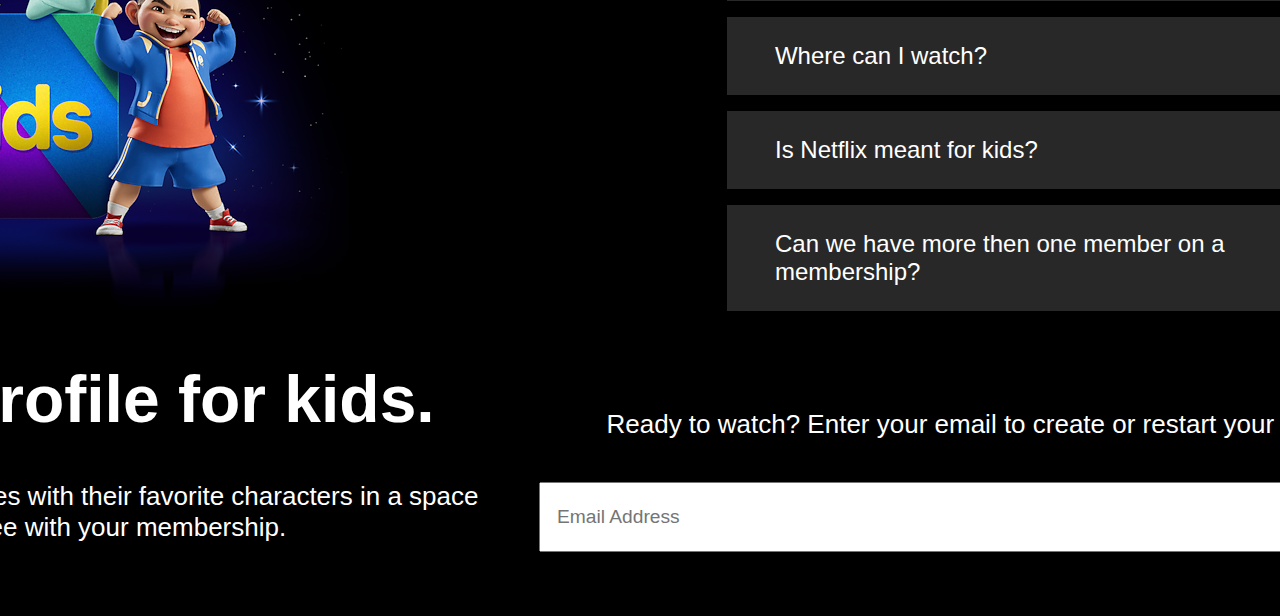
==== commit 694d06c7: "Adding Sign in CSS" ====
--- a/index.html
+++ b/index.html
@@ -100,7 +100,7 @@
                     <div class="faq-email">
                       <input type="email" name="faq-email" placeholder="Email Address" />
                       <button class="faq-btn">
-                        <a href="create.html" text-decoration: none>Get Started</a>
+                        <a href="createAccount.html" text-decoration: none>Get Started</a>
                       </button>
                     </div>
                   </form>
--- a/css/stylesheet.css
+++ b/css/stylesheet.css
@@ -21,22 +21,22 @@
     justify-content: center;
 }
 
-.container .navbar{
-    display: flex;
-}
-
-.container .navbar .left {
+.wrapper .navbar{
+    display: flex;
+}
+
+.wrapper .navbar .left {
     height: 100%;
     display: flex;
     float: left;
 }
 
-.container .navbar .left img{
+.wrapper .navbar .left img{
     width: 180px;
     margin: 20px;
 }
 
-.container .navbar .right{
+.wrapper .navbar .right{
     display: flex;
     margin: 50px;
     float: right;
@@ -105,11 +105,11 @@
     overflow: visible;
 }
 
-.card-one-image-wrpper{
-    background-image: url("/images/background.png");
-}
-
-.our-story-card-one{
+.first-card-image-wrapper{
+    background-image: url("/images/netflix-background.jpg");
+}
+
+.our-first-story-card{
     display: flex;
     justify-content: center;
     padding-top: 4rem;
@@ -120,7 +120,7 @@
     text-align: center;
 }
 
-.our-story-card-two{
+.our-second-story-card{
     display: flex;
     padding: 3rem;
     font-family: sans-serif;
@@ -132,7 +132,7 @@
     padding-top: 8rem;
 }
 
-.our-story-card-three{
+.our-third-story-card{
     display: flex;
     padding: 3rem;
     font-family: sans-serif;
@@ -143,7 +143,7 @@
     height: 697px;
 }
 
-.our-story-card-four{
+.our-fourth-story-card{
     display: flex;
     padding: 3rem;
     font-family: sans-serif;
@@ -155,7 +155,7 @@
     align-items: center;
 }
 
-.our-story-card-five{
+.our-story-card-animation-card{
     display: flex;
     padding: 3rem;
     font-family: sans-serif;
@@ -165,17 +165,6 @@
     width: 100%;
     height: 697px;
 }
-
-/* .our-story-card-six{
-    display: flex;
-    padding: 3rem;
-    font-family: sans-serif;
-    margin: 0%;
-    color: #fff;
-    background-color: var(--black);
-    width: 100%;
-    height: 697px;
-} */
 
 .our-story-card-six{
     display: block;
@@ -198,9 +187,6 @@
 }
 
 .faq-list-item{
-    /* display: flex;
-    justify-content: center;
-    align-items: center; */
     background-color: var(--grey);
     border: none;
     color: var(--white);
